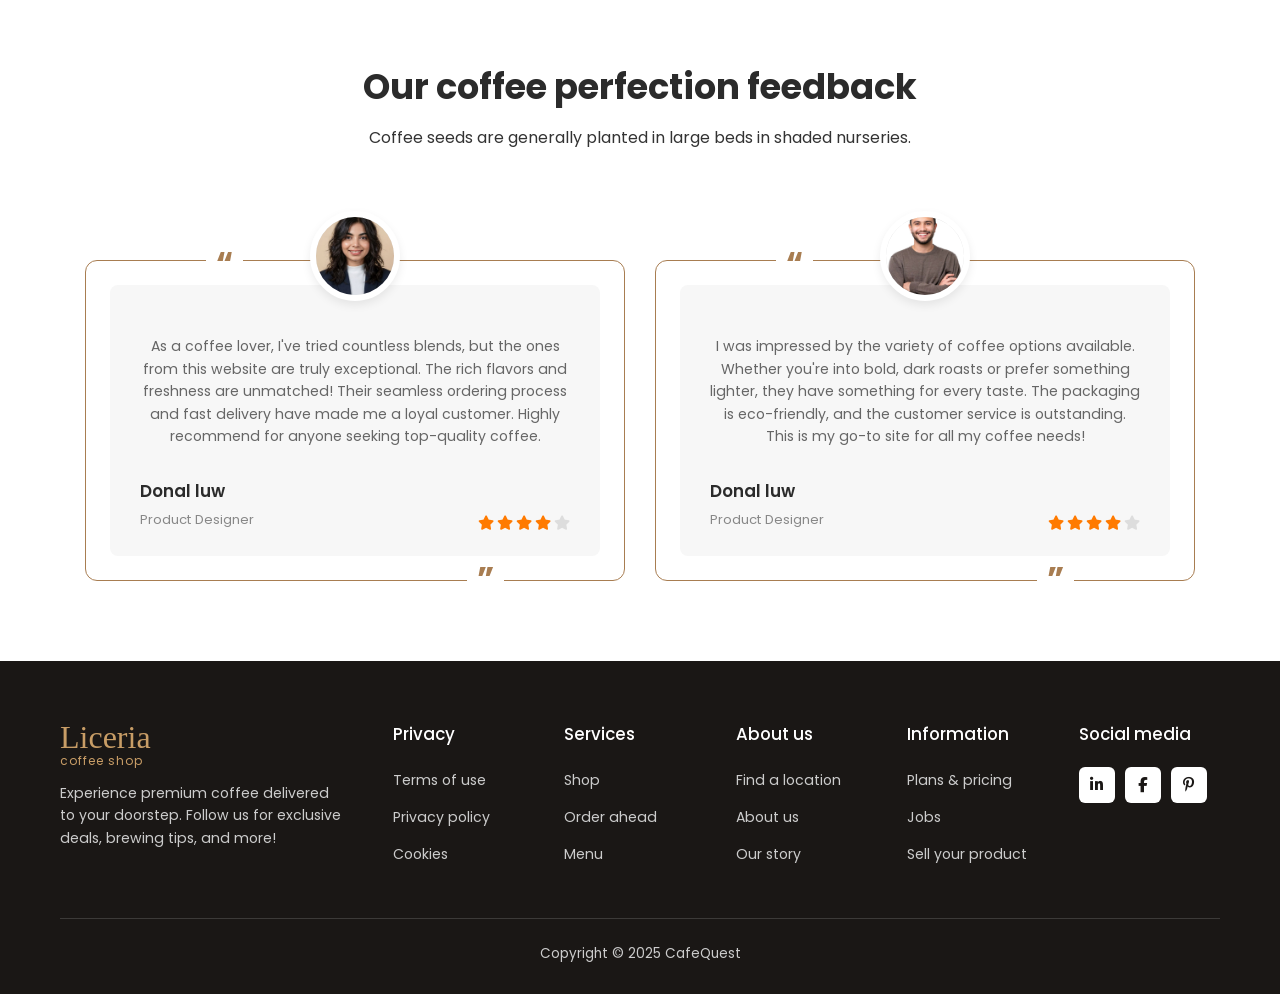
==== index.html @ 13d23f0c "Add cafe project initial files" ====
<!DOCTYPE html>
<html lang="en">
<head>
  <meta charset="UTF-8" />
  <meta name="viewport" content="width=device-width "/>
  <title>Coffee Website Section</title>
  <link rel="preconnect" href="https://fonts.googleapis.com">
  <link rel="preconnect" href="https://fonts.gstatic.com" crossorigin>
  <link href="https://fonts.googleapis.com/css2?family=Poppins:wght@300;400;500;600;700&display=swap" rel="stylesheet">
  <link rel="stylesheet" href="https://cdnjs.cloudflare.com/ajax/libs/font-awesome/6.4.0/css/all.min.css">
  <link rel="stylesheet" href="style.css">
</head>
<body>
  <section class="feedback">
      <div class="header">
        <h2>Our coffee perfection feedback</h2>
        <p>Coffee seeds are generally planted in large beds in shaded nurseries.</p>
      </div>
      <div class="feedback-grid">
        <div class="feedback-card-wrapper">
          <div class="quote-mark top-quote">“</div>
          <div class="photo-box">
            <img src="image/layered haircuts 💈thin hair.jpg" alt="Donal luw">
          </div>
          <div class="card-inner">
            <p class="review-text">
              As a coffee lover, I've tried countless blends, but the ones from this website are truly exceptional. The rich flavors and freshness are unmatched! Their seamless ordering process and fast delivery have made me a loyal customer. Highly recommend for anyone seeking top-quality coffee.
            </p>
            <div class="card-footer">
              <div class="user-info">
                <h3>Donal luw</h3>
                <span>Product Designer</span>
              </div>
              <div class="star-rating">
                <i class="fa-solid fa-star fill"></i>
                <i class="fa-solid fa-star fill"></i>
                <i class="fa-solid fa-star fill"></i>
                <i class="fa-solid fa-star fill"></i>
                <i class="fa-solid fa-star empty"></i>
              </div>
            </div>
          </div>
          <div class="quote-mark bottom-quote">”</div>
        </div>
        <div class="feedback-card-wrapper">
          <div class="quote-mark top-quote">“</div>
          <div class="photo-box">
            <img src="image/تنزيل (1).jpg" alt="Donal luw">
          </div>
          <div class="card-inner">
            <p class="review-text">
              I was impressed by the variety of coffee options available. Whether you're into bold, dark roasts or prefer something lighter, they have something for every taste. The packaging is eco-friendly, and the customer service is outstanding. This is my go-to site for all my coffee needs!
            </p>
            <div class="card-footer">
              <div class="user-info">
                <h3>Donal luw</h3>
                <span>Product Designer</span>
              </div>
              <div class="star-rating">
                <i class="fa-solid fa-star fill"></i>
                <i class="fa-solid fa-star fill"></i>
                <i class="fa-solid fa-star fill"></i>
                <i class="fa-solid fa-star fill"></i>
                <i class="fa-solid fa-star empty"></i>
              </div>
            </div>
          </div>
          <div class="quote-mark bottom-quote">”</div>
        </div>
    </div>
  </section>
  <footer class="site-footer">
    <div class="footer">
      <div class="footer-content">
        <div class="footer-col brand-col">
          <h2 class="logo-text">Liceria <span>coffee shop</span></h2>
          <p>
            Experience premium coffee delivered to your doorstep. Follow us for exclusive deals, brewing tips, and more!
          </p>
        </div>
        <div class="footer-col">
          <h3>Privacy</h3>
          <ul>
            <li><a href="#">Terms of use</a></li>
            <li><a href="#">Privacy policy</a></li>
            <li><a href="#">Cookies</a></li>
          </ul>
        </div>
        <div class="footer-col">
          <h3>Services</h3>
          <ul>
            <li><a href="#">Shop</a></li>
            <li><a href="#">Order ahead</a></li>
            <li><a href="#">Menu</a></li>
          </ul>
        </div>
        <div class="footer-col">
          <h3>About us</h3>
          <ul>
            <li><a href="#">Find a location</a></li>
            <li><a href="#">About us</a></li>
            <li><a href="#">Our story</a></li>
          </ul>
        </div>
        <div class="footer-col">
          <h3>Information</h3>
          <ul>
            <li><a href="#">Plans & pricing</a></li>
            <li><a href="#">Jobs</a></li>
            <li><a href="#">Sell your product</a></li>
          </ul>
        </div>
        <div class="footer-col">
          <h3>Social media</h3>
          <div class="social-links">
            <a href="#" class="social-icon"><i class="fa-brands fa-linkedin-in"></i></a>
            <a href="#" class="social-icon"><i class="fa-brands fa-facebook-f"></i></a>
            <a href="#" class="social-icon"><i class="fa-brands fa-pinterest-p"></i></a>
          </div>
        </div>
      </div>
      <div class="footer-bottom">
        <p>Copyright &copy; 2025 CafeQuest</p>
      </div>
    </div>
  </footer>
</body>
</html>
---- style.css ----
* {
  margin: 0;
  padding: 0;
  box-sizing: border-box;
  font-family: 'Poppins', sans-serif;
}
body {
  background-color: #ffffff;
  color: #333;
}
.feedback {
  width: 100%;
  padding: 60px 0 80px 0;
}
.header {
  text-align: center;
  margin-bottom: 70px;
}
.header h2 {
  font-size: 2.2rem;
  color: #2b2b2b;
  margin-bottom: 12px;
}
.section-header p {
  font-size: 1rem;
  color: #777;
}
.feedback-grid {
  display: flex;
  gap: 30px;
  justify-content: center;
  flex-wrap: wrap;
}
.feedback-card-wrapper {
  position: relative;
  flex: 1;
  min-width: 300px;
  max-width: 540px;
  border: 1.5px solid #a87d51;
  border-radius: 12px;
  padding: 24px;
  margin-top: 40px;
}
.quote-mark {
  position: absolute;
  background-color: #ffffff;
  color: #a87d51;
  font-size: 2rem;
  font-weight: bold;
  line-height: 1;
  padding: 0 10px;
}
.top-quote {
  top: -14px;
  left: 120px;
}
.bottom-quote {
  bottom: -14px;
  right: 120px;
}
.photo-box {
  position: absolute;
  top: -50px;
  left: 50%;
  transform: translateX(-50%);
  width: 90px;
  height: 90px;
  border-radius: 50%;
  border: 6px solid #ffffff;
  overflow: hidden;
  box-shadow: 0 4px 10px rgba(0, 0, 0, 0.08);
  background-color: #e2e2e2;
}
.photo-box img {
  width: 100%;
  height: 100%;
  object-fit: cover;
}
.card-inner {
  background-color: #f7f7f7;
  border-radius: 8px;
  padding: 50px 30px 25px 30px;
  text-align: center;
  height: 100%;
  display: flex;
  flex-direction: column;
  justify-content: space-between;
}
.review-text {
  font-size: 0.88rem;
  line-height: 1.6;
  color: #666;
  margin-bottom: 30px;
}
.card-footer {
  display: flex;
  justify-content: space-between;
  align-items: flex-end;
  text-align: left;
}
.user-info h3 {
  font-size: 1.05rem;
  font-weight: 600;
  color: #2b2b2b;
  margin-bottom: 2px;
}
.user-info span {
  font-size: 0.82rem;
  color: #888;
}
.star-rating {
  display: flex;
  gap: 3px;
  font-size: 0.9rem;
}
.star-rating .fill {
  color: #ff7a00;
}
.star-rating .empty {
  color: #ddd;
}
.site-footer {
  background-color: #1a1715;
  color: #ffffff;
  padding: 60px 0 30px 0;
  width: 100%;
}
.footer {
  max-width: 1200px;
  margin: 0 auto;
  padding: 0 20px;
}
.footer-content {
  display: flex;
  flex-wrap: wrap;
  justify-content: space-between;
  gap: 30px;
  margin-bottom: 40px;
}
.footer-col {
  flex: 1;
  min-width: 140px;
}
.brand-col {
  flex: 2;
  min-width: 240px;
  padding-right: 20px;
}
.logo-text {
  font-family: 'Georgia', serif;
  font-size: 2rem;
  color: #c89d66;
  font-weight: normal;
  line-height: 1;
  margin-bottom: 15px;
}
.logo-text span {
  display: block;
  font-size: 0.75rem;
  font-family: 'Poppins', sans-serif;
  letter-spacing: 1px;
  color: #c89d66;
  margin-top: 2px;
}
.brand-col p {
  color: #cccccc;
  font-size: 0.88rem;
  line-height: 1.6;
}
.footer-col h3 {
  font-size: 1.05rem;
  font-weight: 500;
  margin-bottom: 20px;
  color: #ffffff;
}
.footer-col ul {
  list-style: none;
}
.footer-col ul li {
  margin-bottom: 12px;
}
.footer-col ul li a {
  color: #cccccc;
  text-decoration: none;
  font-size: 0.88rem;
  transition: color 0.2s ease;
}
.footer-col ul li a:hover {
  color: #ffffff;
}
.social-links {
  display: flex;
  gap: 10px;
}
.social-icon {
  width: 36px;
  height: 36px;
  background-color: #ffffff;
  color: #1a1715;
  border-radius: 6px;
  display: flex;
  align-items: center;
  justify-content: center;
  text-decoration: none;
  font-size: 0.95rem;
  transition: transform 0.2s ease, opacity 0.2s ease;
}
.social-icon:hover {
  opacity: 0.9;
  transform: translateY(-2px);
}
.footer-bottom {
  border-top: 1px solid rgba(255, 255, 255, 0.15);
  padding-top: 25px;
  text-align: center;
}
.footer-bottom p {
  color: #cccccc;
  font-size: 0.85rem;
}
@media (max-width: 768px) {
  .feedback-grid {
    flex-direction: column;
    align-items: center;
  }

  .feedback-card-wrapper {
    width: 100%;
  }

  .footer-content {
    flex-direction: column;
    gap: 30px;
  }
}
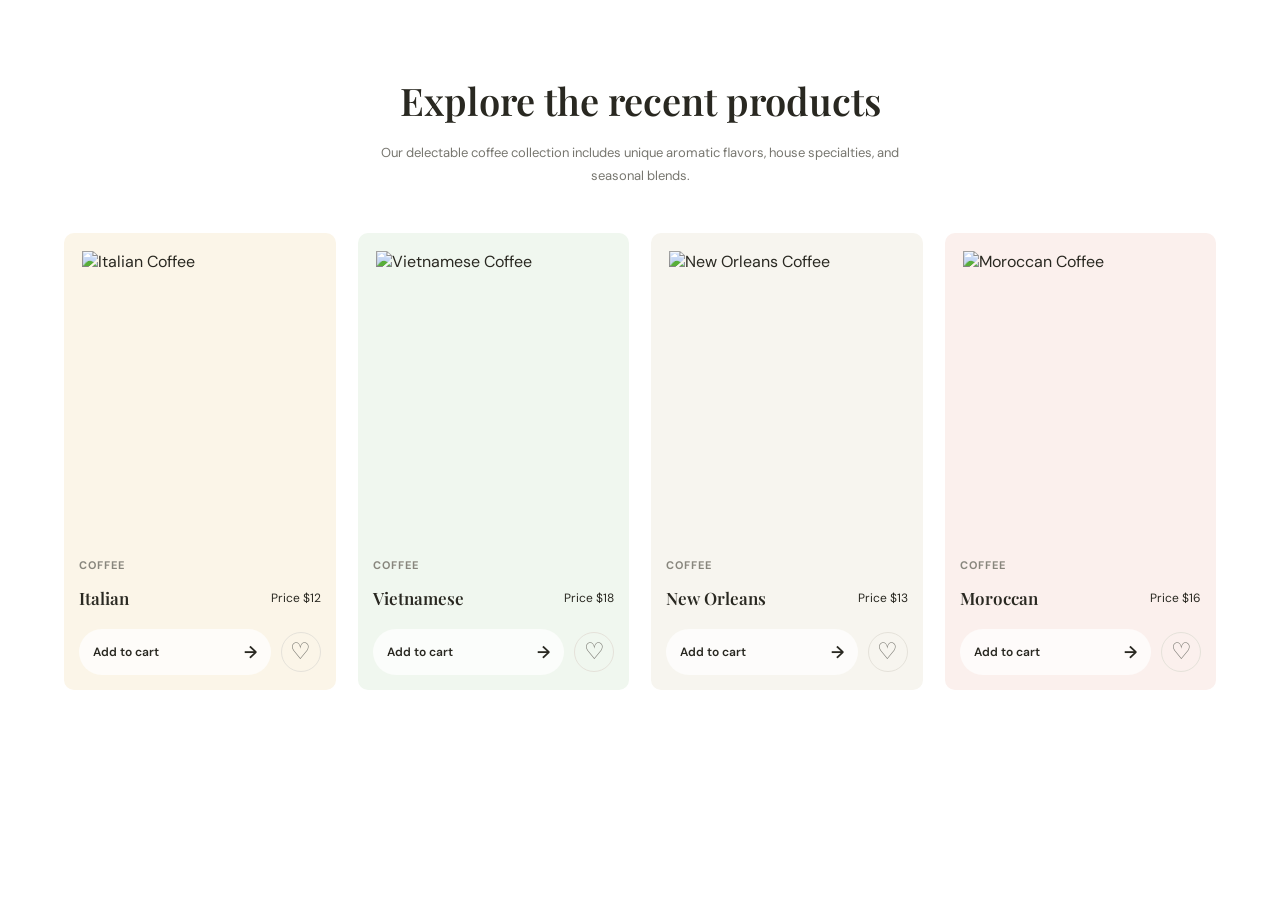
==== commit 394fd8ab: "Add files via upload" ====
--- a/index.html
+++ b/index.html
@@ -1,128 +1,142 @@
-<!DOCTYPE html>
-<html lang="en">
-<head>
-  <meta charset="UTF-8" />
-  <meta name="viewport" content="width=device-width "/>
-  <title>Coffee Website Section</title>
-  <link rel="preconnect" href="https://fonts.googleapis.com">
-  <link rel="preconnect" href="https://fonts.gstatic.com" crossorigin>
-  <link href="https://fonts.googleapis.com/css2?family=Poppins:wght@300;400;500;600;700&display=swap" rel="stylesheet">
-  <link rel="stylesheet" href="https://cdnjs.cloudflare.com/ajax/libs/font-awesome/6.4.0/css/all.min.css">
-  <link rel="stylesheet" href="style.css">
-</head>
-<body>
-  <section class="feedback">
-      <div class="header">
-        <h2>Our coffee perfection feedback</h2>
-        <p>Coffee seeds are generally planted in large beds in shaded nurseries.</p>
-      </div>
-      <div class="feedback-grid">
-        <div class="feedback-card-wrapper">
-          <div class="quote-mark top-quote">“</div>
-          <div class="photo-box">
-            <img src="image/layered haircuts 💈thin hair.jpg" alt="Donal luw">
-          </div>
-          <div class="card-inner">
-            <p class="review-text">
-              As a coffee lover, I've tried countless blends, but the ones from this website are truly exceptional. The rich flavors and freshness are unmatched! Their seamless ordering process and fast delivery have made me a loyal customer. Highly recommend for anyone seeking top-quality coffee.
-            </p>
-            <div class="card-footer">
-              <div class="user-info">
-                <h3>Donal luw</h3>
-                <span>Product Designer</span>
-              </div>
-              <div class="star-rating">
-                <i class="fa-solid fa-star fill"></i>
-                <i class="fa-solid fa-star fill"></i>
-                <i class="fa-solid fa-star fill"></i>
-                <i class="fa-solid fa-star fill"></i>
-                <i class="fa-solid fa-star empty"></i>
-              </div>
-            </div>
-          </div>
-          <div class="quote-mark bottom-quote">”</div>
-        </div>
-        <div class="feedback-card-wrapper">
-          <div class="quote-mark top-quote">“</div>
-          <div class="photo-box">
-            <img src="image/تنزيل (1).jpg" alt="Donal luw">
-          </div>
-          <div class="card-inner">
-            <p class="review-text">
-              I was impressed by the variety of coffee options available. Whether you're into bold, dark roasts or prefer something lighter, they have something for every taste. The packaging is eco-friendly, and the customer service is outstanding. This is my go-to site for all my coffee needs!
-            </p>
-            <div class="card-footer">
-              <div class="user-info">
-                <h3>Donal luw</h3>
-                <span>Product Designer</span>
-              </div>
-              <div class="star-rating">
-                <i class="fa-solid fa-star fill"></i>
-                <i class="fa-solid fa-star fill"></i>
-                <i class="fa-solid fa-star fill"></i>
-                <i class="fa-solid fa-star fill"></i>
-                <i class="fa-solid fa-star empty"></i>
-              </div>
-            </div>
-          </div>
-          <div class="quote-mark bottom-quote">”</div>
-        </div>
-    </div>
-  </section>
-  <footer class="site-footer">
-    <div class="footer">
-      <div class="footer-content">
-        <div class="footer-col brand-col">
-          <h2 class="logo-text">Liceria <span>coffee shop</span></h2>
-          <p>
-            Experience premium coffee delivered to your doorstep. Follow us for exclusive deals, brewing tips, and more!
-          </p>
-        </div>
-        <div class="footer-col">
-          <h3>Privacy</h3>
-          <ul>
-            <li><a href="#">Terms of use</a></li>
-            <li><a href="#">Privacy policy</a></li>
-            <li><a href="#">Cookies</a></li>
-          </ul>
-        </div>
-        <div class="footer-col">
-          <h3>Services</h3>
-          <ul>
-            <li><a href="#">Shop</a></li>
-            <li><a href="#">Order ahead</a></li>
-            <li><a href="#">Menu</a></li>
-          </ul>
-        </div>
-        <div class="footer-col">
-          <h3>About us</h3>
-          <ul>
-            <li><a href="#">Find a location</a></li>
-            <li><a href="#">About us</a></li>
-            <li><a href="#">Our story</a></li>
-          </ul>
-        </div>
-        <div class="footer-col">
-          <h3>Information</h3>
-          <ul>
-            <li><a href="#">Plans & pricing</a></li>
-            <li><a href="#">Jobs</a></li>
-            <li><a href="#">Sell your product</a></li>
-          </ul>
-        </div>
-        <div class="footer-col">
-          <h3>Social media</h3>
-          <div class="social-links">
-            <a href="#" class="social-icon"><i class="fa-brands fa-linkedin-in"></i></a>
-            <a href="#" class="social-icon"><i class="fa-brands fa-facebook-f"></i></a>
-            <a href="#" class="social-icon"><i class="fa-brands fa-pinterest-p"></i></a>
-          </div>
-        </div>
-      </div>
-      <div class="footer-bottom">
-        <p>Copyright &copy; 2025 CafeQuest</p>
-      </div>
-    </div>
-  </footer>
-</body>
+<!DOCTYPE html>
+<html lang="en">
+<head>
+    <meta charset="UTF-8">
+    <meta name="viewport" content="width=device-width, initial-scale=1.0">
+    <title>Recent Coffee Products</title>
+
+    <link rel="stylesheet" href="style.css">
+
+    <link rel="preconnect" href="https://fonts.googleapis.com">
+    <link rel="preconnect" href="https://fonts.gstatic.com" crossorigin>
+
+    <link href="https://fonts.googleapis.com/css2?family=DM+Sans:wght@400;500;600;700&family=Playfair+Display:wght@500;600&display=swap" rel="stylesheet">
+</head>
+<body>
+
+    <section class="products-section">
+
+        <div class="section-heading">
+            <h1>Explore the recent products</h1>
+
+            <p>
+                Our delectable coffee collection includes unique
+                aromatic flavors, house specialties, and seasonal blends.
+            </p>
+        </div>
+
+        <div class="products-container">
+
+            <div class="product-card yellow">
+
+                <div class="product-image">
+                    <img src="picture/WhatsApp Image 2026-10-28 at 12.56.17 AM.jpeg" alt="Italian Coffee">
+                </div>
+
+                <div class="product-details">
+                    <span class="category">COFFEE</span>
+
+                    <div class="product-info">
+                        <h3>Italian</h3>
+                        <span>Price $12</span>
+                    </div>
+
+                    <div class="product-actions">
+                        <a href="#" class="cart-btn">
+                            Add to cart <span>→</span>
+                        </a>
+
+                        <button class="favorite" aria-label="Favorite">
+                            ♡
+                        </button>
+                    </div>
+                </div>
+
+            </div>
+
+            <div class="product-card green">
+
+                <div class="product-image">
+                    <img src="picture/WhatsApp Image 2026-10-28 at 12.56.17 AM (1).jpeg" alt="Vietnamese Coffee">
+                </div>
+
+                <div class="product-details">
+                    <span class="category">COFFEE</span>
+
+                    <div class="product-info">
+                        <h3>Vietnamese</h3>
+                        <span>Price $18</span>
+                    </div>
+
+                    <div class="product-actions">
+                        <a href="#" class="cart-btn">
+                            Add to cart <span>→</span>
+                        </a>
+
+                        <button class="favorite" aria-label="Favorite">
+                            ♡
+                        </button>
+                    </div>
+                </div>
+
+            </div>
+
+            <div class="product-card cream">
+
+                <div class="product-image">
+                    <img src="picture/WhatsApp Image 2026-10-28 at 12.56.18 AM.jpeg" alt="New Orleans Coffee">
+                </div>
+
+                <div class="product-details">
+                    <span class="category">COFFEE</span>
+
+                    <div class="product-info">
+                        <h3>New Orleans</h3>
+                        <span>Price $13</span>
+                    </div>
+
+                    <div class="product-actions">
+                        <a href="#" class="cart-btn">
+                            Add to cart <span>→</span>
+                        </a>
+
+                        <button class="favorite" aria-label="Favorite">
+                            ♡
+                        </button>
+                    </div>
+                </div>
+
+            </div>
+
+            <div class="product-card coral">
+
+                <div class="product-image">
+                    <img src="picture/WhatsApp Image 2026-10-28 at 12.56.18 AM (1).jpeg" alt="Moroccan Coffee">
+                </div>
+
+                <div class="product-details">
+                    <span class="category">COFFEE</span>
+
+                    <div class="product-info">
+                        <h3>Moroccan</h3>
+                        <span>Price $16</span>
+                    </div>
+
+                    <div class="product-actions">
+                        <a href="#" class="cart-btn">
+                            Add to cart <span>→</span>
+                        </a>
+
+                        <button class="favorite" aria-label="Favorite">
+                            ♡
+                        </button>
+                    </div>
+                </div>
+
+            </div>
+
+        </div>
+    </section>
+
+</body>
 </html>
--- a/style.css
+++ b/style.css
@@ -1,235 +1,221 @@
-* {
-  margin: 0;
-  padding: 0;
-  box-sizing: border-box;
-  font-family: 'Poppins', sans-serif;
-}
-body {
-  background-color: #ffffff;
-  color: #333;
-}
-.feedback {
-  width: 100%;
-  padding: 60px 0 80px 0;
-}
-.header {
-  text-align: center;
-  margin-bottom: 70px;
-}
-.header h2 {
-  font-size: 2.2rem;
-  color: #2b2b2b;
-  margin-bottom: 12px;
-}
-.section-header p {
-  font-size: 1rem;
-  color: #777;
-}
-.feedback-grid {
-  display: flex;
-  gap: 30px;
-  justify-content: center;
-  flex-wrap: wrap;
-}
-.feedback-card-wrapper {
-  position: relative;
-  flex: 1;
-  min-width: 300px;
-  max-width: 540px;
-  border: 1.5px solid #a87d51;
-  border-radius: 12px;
-  padding: 24px;
-  margin-top: 40px;
-}
-.quote-mark {
-  position: absolute;
-  background-color: #ffffff;
-  color: #a87d51;
-  font-size: 2rem;
-  font-weight: bold;
-  line-height: 1;
-  padding: 0 10px;
-}
-.top-quote {
-  top: -14px;
-  left: 120px;
-}
-.bottom-quote {
-  bottom: -14px;
-  right: 120px;
-}
-.photo-box {
-  position: absolute;
-  top: -50px;
-  left: 50%;
-  transform: translateX(-50%);
-  width: 90px;
-  height: 90px;
-  border-radius: 50%;
-  border: 6px solid #ffffff;
-  overflow: hidden;
-  box-shadow: 0 4px 10px rgba(0, 0, 0, 0.08);
-  background-color: #e2e2e2;
-}
-.photo-box img {
-  width: 100%;
-  height: 100%;
-  object-fit: cover;
-}
-.card-inner {
-  background-color: #f7f7f7;
-  border-radius: 8px;
-  padding: 50px 30px 25px 30px;
-  text-align: center;
-  height: 100%;
-  display: flex;
-  flex-direction: column;
-  justify-content: space-between;
-}
-.review-text {
-  font-size: 0.88rem;
-  line-height: 1.6;
-  color: #666;
-  margin-bottom: 30px;
-}
-.card-footer {
-  display: flex;
-  justify-content: space-between;
-  align-items: flex-end;
-  text-align: left;
-}
-.user-info h3 {
-  font-size: 1.05rem;
-  font-weight: 600;
-  color: #2b2b2b;
-  margin-bottom: 2px;
-}
-.user-info span {
-  font-size: 0.82rem;
-  color: #888;
-}
-.star-rating {
-  display: flex;
-  gap: 3px;
-  font-size: 0.9rem;
-}
-.star-rating .fill {
-  color: #ff7a00;
-}
-.star-rating .empty {
-  color: #ddd;
-}
-.site-footer {
-  background-color: #1a1715;
-  color: #ffffff;
-  padding: 60px 0 30px 0;
-  width: 100%;
-}
-.footer {
-  max-width: 1200px;
-  margin: 0 auto;
-  padding: 0 20px;
-}
-.footer-content {
-  display: flex;
-  flex-wrap: wrap;
-  justify-content: space-between;
-  gap: 30px;
-  margin-bottom: 40px;
-}
-.footer-col {
-  flex: 1;
-  min-width: 140px;
-}
-.brand-col {
-  flex: 2;
-  min-width: 240px;
-  padding-right: 20px;
-}
-.logo-text {
-  font-family: 'Georgia', serif;
-  font-size: 2rem;
-  color: #c89d66;
-  font-weight: normal;
-  line-height: 1;
-  margin-bottom: 15px;
-}
-.logo-text span {
-  display: block;
-  font-size: 0.75rem;
-  font-family: 'Poppins', sans-serif;
-  letter-spacing: 1px;
-  color: #c89d66;
-  margin-top: 2px;
-}
-.brand-col p {
-  color: #cccccc;
-  font-size: 0.88rem;
-  line-height: 1.6;
-}
-.footer-col h3 {
-  font-size: 1.05rem;
-  font-weight: 500;
-  margin-bottom: 20px;
-  color: #ffffff;
-}
-.footer-col ul {
-  list-style: none;
-}
-.footer-col ul li {
-  margin-bottom: 12px;
-}
-.footer-col ul li a {
-  color: #cccccc;
-  text-decoration: none;
-  font-size: 0.88rem;
-  transition: color 0.2s ease;
-}
-.footer-col ul li a:hover {
-  color: #ffffff;
-}
-.social-links {
-  display: flex;
-  gap: 10px;
-}
-.social-icon {
-  width: 36px;
-  height: 36px;
-  background-color: #ffffff;
-  color: #1a1715;
-  border-radius: 6px;
-  display: flex;
-  align-items: center;
-  justify-content: center;
-  text-decoration: none;
-  font-size: 0.95rem;
-  transition: transform 0.2s ease, opacity 0.2s ease;
-}
-.social-icon:hover {
-  opacity: 0.9;
-  transform: translateY(-2px);
-}
-.footer-bottom {
-  border-top: 1px solid rgba(255, 255, 255, 0.15);
-  padding-top: 25px;
-  text-align: center;
-}
-.footer-bottom p {
-  color: #cccccc;
-  font-size: 0.85rem;
-}
-@media (max-width: 768px) {
-  .feedback-grid {
-    flex-direction: column;
-    align-items: center;
-  }
-
-  .feedback-card-wrapper {
-    width: 100%;
-  }
-
-  .footer-content {
-    flex-direction: column;
-    gap: 30px;
-  }
+* {
+    margin: 0;
+    padding: 0;
+    box-sizing: border-box;
+}
+
+body {
+    font-family: "DM Sans", sans-serif;
+    background-color: #ffffff;
+    color: #292821;
+}
+
+.products-section {
+    width: 90%;
+    max-width: 1250px;
+    margin: auto;
+    padding: 75px 0;
+}
+
+.section-heading {
+    text-align: center;
+    margin-bottom: 45px;
+}
+
+.section-heading h1 {
+    font-family: "Playfair Display", serif;
+    font-size: 38px;
+    font-weight: 600;
+    margin-bottom: 15px;
+}
+
+.section-heading p {
+    max-width: 520px;
+    margin: auto;
+    color: #77766f;
+    font-size: 13px;
+    line-height: 1.8;
+}
+
+.products-container {
+    display: grid;
+    grid-template-columns: repeat(4, minmax(0, 1fr));
+    gap: 22px;
+}
+
+.product-card {
+    border-radius: 10px;
+    overflow: hidden;
+    transition: 0.3s ease;
+}
+
+.product-card:hover {
+    transform: translateY(-5px);
+    box-shadow: 0 10px 25px rgba(0, 0, 0, 0.08);
+}
+
+.yellow {
+    background-color: #fbf5e8;
+}
+
+.green {
+    background-color: #f0f7ef;
+}
+
+.cream {
+    background-color: #f7f5ef;
+}
+
+.coral {
+    background-color: #fbf0ed;
+}
+
+.product-image {
+    height: 310px;
+    display: flex;
+    align-items: center;
+    justify-content: center;
+    padding: 18px;
+}
+
+.product-image img {
+    width: 100%;
+    height: 100%;
+    object-fit: contain;
+    transition: transform 0.3s ease;
+}
+
+.product-card:hover .product-image img {
+    transform: scale(1.04);
+}
+
+.product-details {
+    padding: 15px;
+}
+
+.category {
+    display: block;
+    font-size: 11px;
+    font-weight: 700;
+    color: #88867d;
+    letter-spacing: 1px;
+    margin-bottom: 15px;
+}
+
+.product-info {
+    display: flex;
+    justify-content: space-between;
+    align-items: center;
+    gap: 8px;
+    margin-bottom: 20px;
+}
+
+.product-info h3 {
+    font-family: "Playfair Display", serif;
+    font-size: 17px;
+    font-weight: 600;
+}
+
+.product-info span {
+    font-size: 12px;
+    white-space: nowrap;
+}
+
+.product-actions {
+    display: flex;
+    justify-content: space-between;
+    align-items: center;
+    gap: 10px;
+}
+
+.cart-btn {
+    display: flex;
+    align-items: center;
+    justify-content: space-between;
+    gap: 12px;
+    text-decoration: none;
+    color: #292821;
+    background-color: rgba(255, 255, 255, 0.75);
+    border-radius: 30px;
+    padding: 12px 14px;
+    font-size: 12px;
+    font-weight: 600;
+    flex: 1;
+    transition: 0.3s ease;
+}
+
+.cart-btn:hover {
+    background-color: #292821;
+    color: white;
+}
+
+.cart-btn span {
+    font-size: 17px;
+}
+
+.favorite {
+    width: 40px;
+    height: 40px;
+    border: 1px solid #e5e2da;
+    border-radius: 50%;
+    background-color: transparent;
+    color: #77766f;
+    font-size: 23px;
+    cursor: pointer;
+}
+
+@media (max-width: 1000px) {
+    .products-container {
+        grid-template-columns: repeat(2, minmax(0, 1fr));
+    }
+
+    .product-image {
+        height: 280px;
+    }
+}
+
+@media (max-width: 550px) {
+    .products-section {
+        width: 94%;
+        padding: 45px 0;
+    }
+
+    .section-heading h1 {
+        font-size: 28px;
+    }
+
+    .products-container {
+        gap: 12px;
+    }
+
+    .product-image {
+        height: 190px;
+        padding: 10px;
+    }
+
+    .product-details {
+        padding: 10px;
+    }
+
+    .product-info {
+        align-items: flex-start;
+        flex-direction: column;
+        gap: 7px;
+    }
+
+    .product-info h3 {
+        font-size: 16px;
+    }
+
+    .cart-btn {
+        padding: 10px 8px;
+        font-size: 10px;
+        gap: 5px;
+    }
+
+    .favorite {
+        width: 34px;
+        height: 34px;
+        flex-shrink: 0;
+    }
 }
